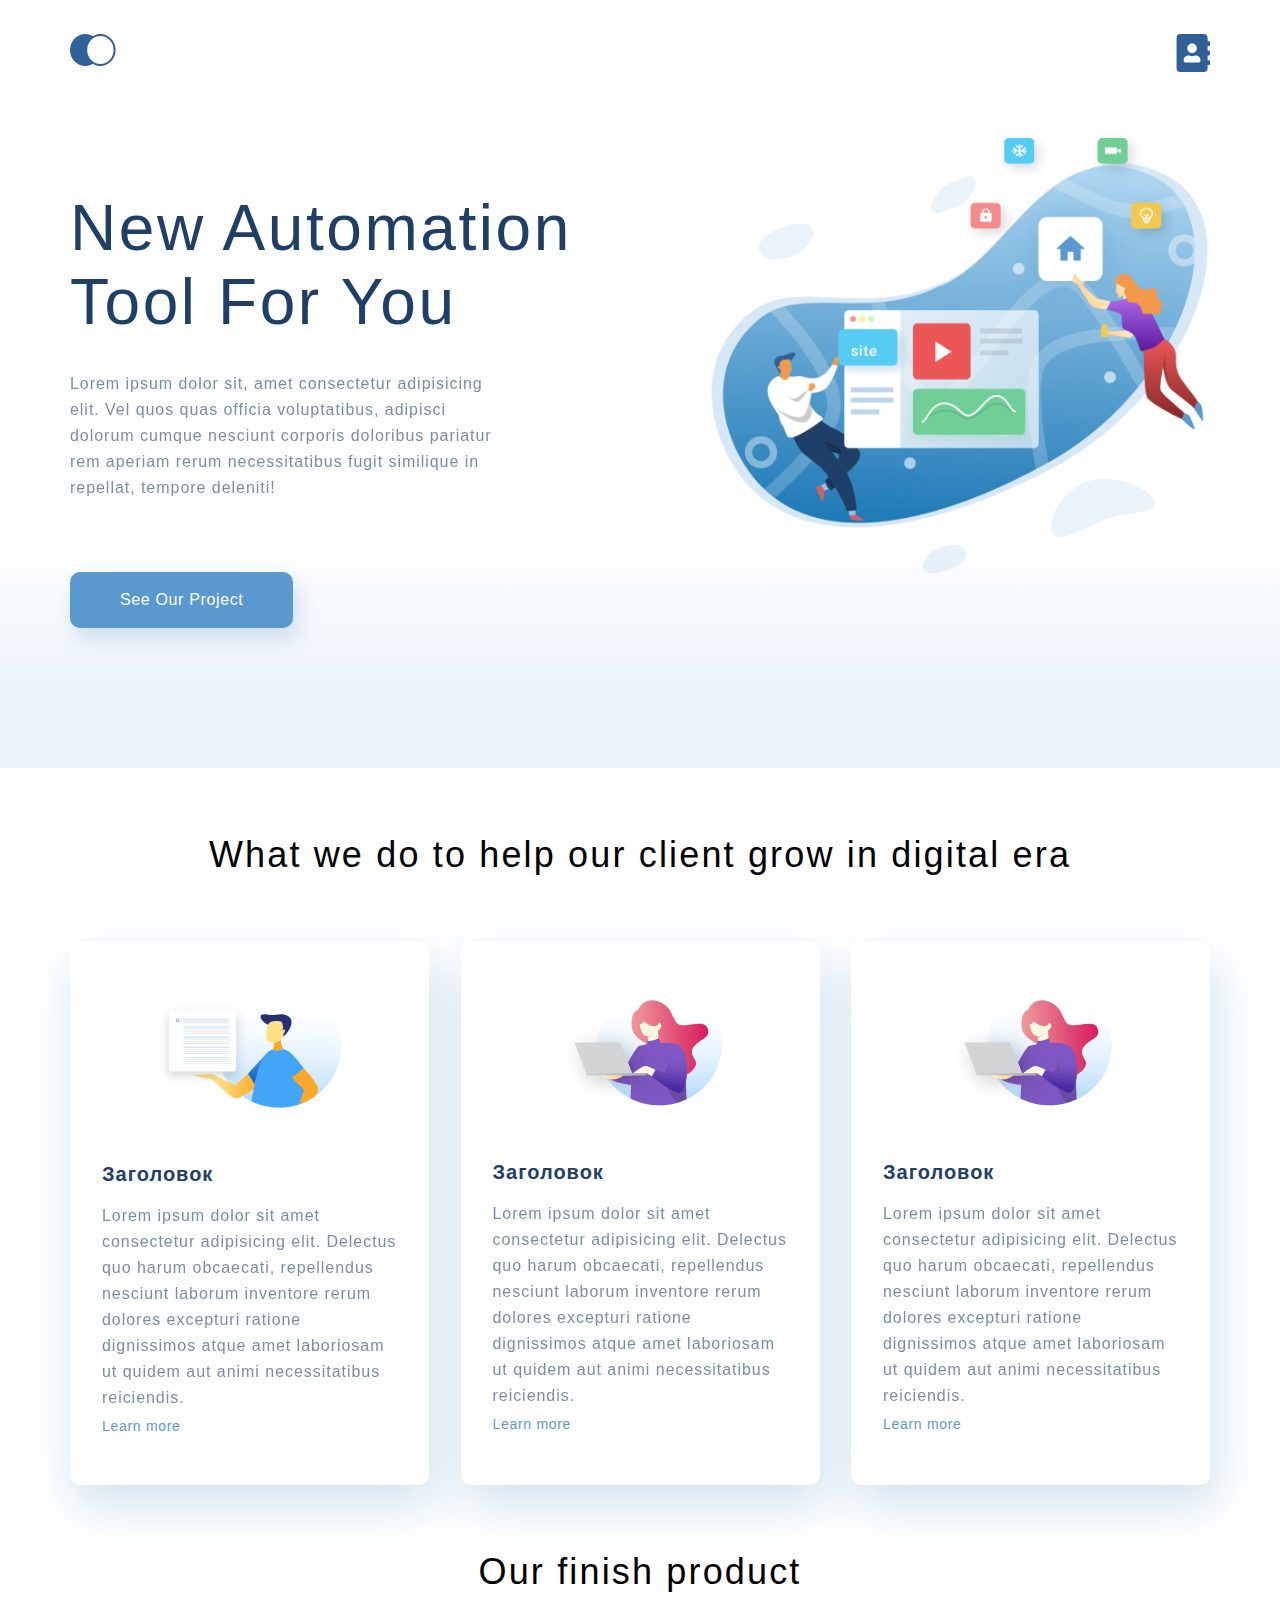
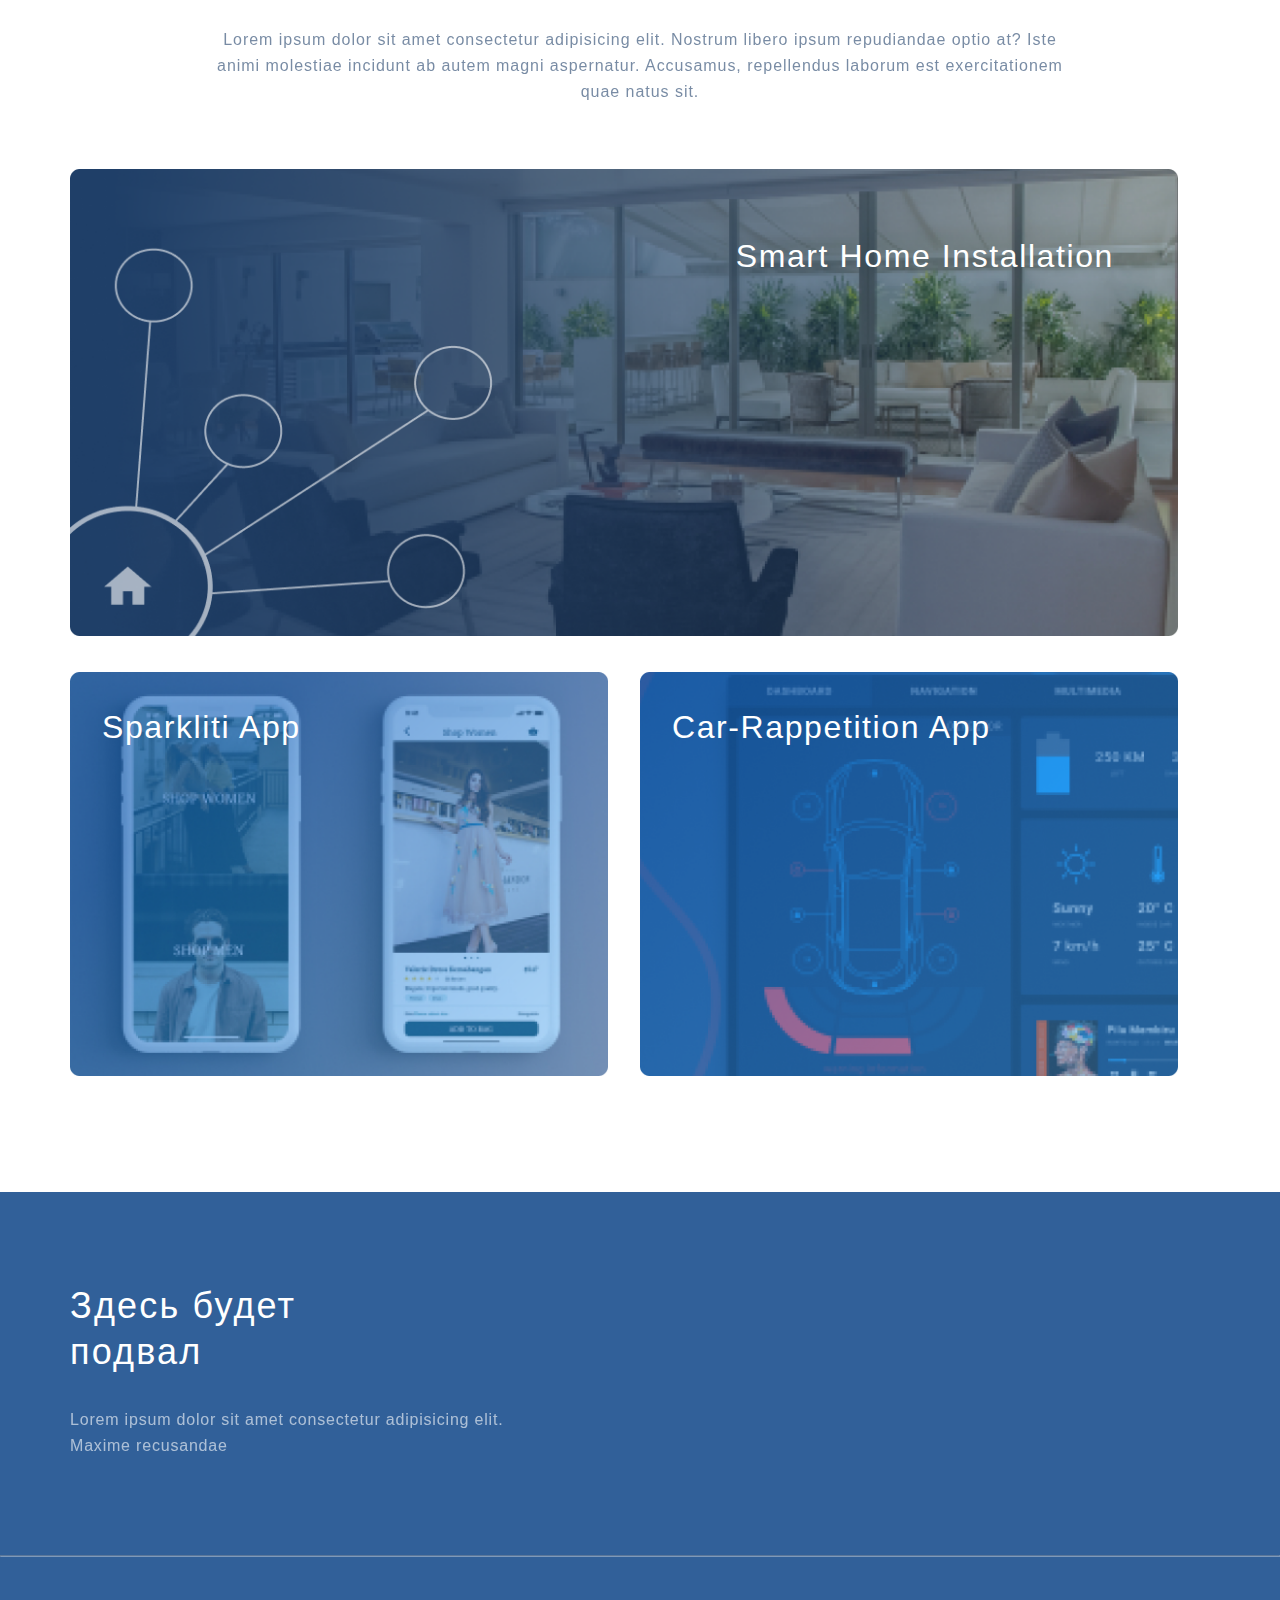
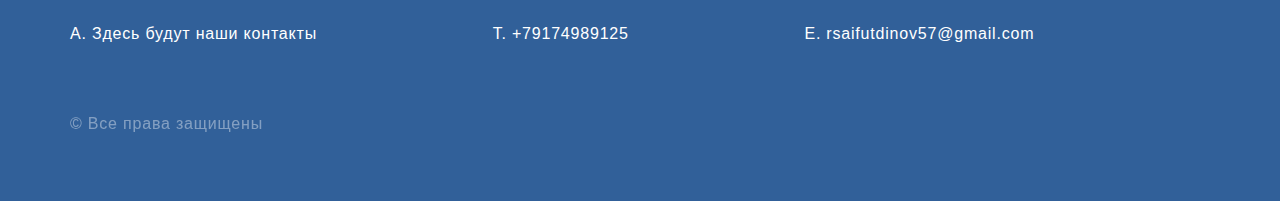
==== docs/index.html @ 8909501d "create host" ====
<!DOCTYPE html>
<html lang="en">

<head>
    <meta charset="UTF-8">
    <meta name="viewport" content="width=device-width, initial-scale=1.0">
    <meta http-equiv="X-UA-Compatible" content="ie=edge">
    <link rel="stylesheet" href="style.css">
    <title>Document</title>
</head>

<body>

    <div class="top-content">
        <div class="container content-box">
            <div class="top-center-content">
                <ul class="header">
                    <li><a href="/index.html"><img src="/картинки/[SW.BAND] 9.svg"> </a>
                    </li>
                    <li><a href="#"><img src="/картинки/[SW.BAND] 7.svg"></a></li>
                </ul>
                <div class="top-info">
                    <h1 class="top-heading">New Automation Tool For You</h1>
                    <p class="text">
                        Lorem ipsum dolor sit, amet consectetur adipisicing elit.
                        Vel quos quas officia voluptatibus, adipisci dolorum cumque
                        nesciunt corporis doloribus pariatur rem aperiam rerum necessitatibus fugit
                        similique in repellat, tempore deleniti!
                    </p>
                    <a href="#" class="top-button">See Our Project</a>
                </div>
            </div>
        </div>
    </div>
    <div class="what-we-do container">
        <h3 class="heading">What we do to help our client grow in digital era</h3>
        <div class="cards">
            <div class="card">
                <img src="/картинки/[SW.BAND] 3.svg" alt="card 1" class="card-image">
                <h4 class="heading-mini">Заголовок</h4>
                <p class="text">Lorem ipsum dolor sit amet consectetur adipisicing elit. Delectus quo harum obcaecati,
                    repellendus
                    nesciunt laborum inventore rerum dolores excepturi ratione dignissimos atque amet laboriosam ut
                    quidem aut animi necessitatibus reiciendis.</p>
                <a href="#" class="card-link">Learn more</a>
            </div>
            <div class="card">
                <img src="/картинки/[SW.BAND] 6.svg" alt="card 3" class="card-image">
                <h4 class="heading-mini">Заголовок</h4>
                <p class="text">Lorem ipsum dolor sit amet consectetur adipisicing elit. Delectus quo harum obcaecati,
                    repellendus
                    nesciunt laborum inventore rerum dolores excepturi ratione dignissimos atque amet laboriosam ut
                    quidem aut animi necessitatibus reiciendis.</p>
                <a href="#" class="card-link">Learn more</a>
            </div>
            <div class="card">
                <img src="/картинки/[SW.BAND] 6.svg" alt="card 3" class="card-image">
                <h4 class="heading-mini">Заголовок</h4>
                <p class="text">Lorem ipsum dolor sit amet consectetur adipisicing elit. Delectus quo harum obcaecati,
                    repellendus
                    nesciunt laborum inventore rerum dolores excepturi ratione dignissimos atque amet laboriosam ut
                    quidem aut animi necessitatibus reiciendis.</p>
                <a href="#" class="card-link">Learn more</a>
            </div>
        </div>
    </div>
    <div class="finish-project container">
        <h3 class="heading">Our finish product</h3>
        <p class="text text-project"> Lorem ipsum dolor sit amet consectetur adipisicing elit.
            Nostrum libero ipsum repudiandae optio at?
            Iste animi molestiae incidunt ab autem magni aspernatur.
            Accusamus, repellendus laborum est exercitationem quae natus sit.
        </p>
        <div class="project-item">
            <img src="/картинки/[SW.BAND] 12.png" class="project-img" alt="project-1">
            <p class=" project-text">Smart Home Installation</p>
        </div>
        <div class="project-parent">
            <div class="project-item">
                <img src="/картинки/[SW.BAND] 13.png" class="project-img" alt="project-2">
                <p class=" project-text pjtmini">Sparkliti App</p>
            </div>
            <div class="project-item">
                <img src="/картинки/[SW.BAND] 14.png" class="project-img" alt="project-3">
                <p class=" project-text pjtmini">Car-Rappetition App</p>
            </div>
        </div>
    </div>
    <div class="footer">
        <div class="container">
            <div class="footer-top">
                <div class="footer-top-content">
                    <h3 class="heading">Здесь будет подвал</h3>
                    <p class="text ">Lorem ipsum dolor sit amet consectetur adipisicing elit. Maxime recusandae</p>
                </div>
            </div>
        </div>
        <hr>
        <div class="container">
            <div class="footer-bottom">
                <ul class="footer-contacts">
                    <li>А.&nbspЗдесь будут наши контакты</li>
                    <li>Т.&nbsp+79174989125</li>
                    <li>Е.&nbsprsaifutdinov57@gmail.com</li>
                </ul>
                <div class="footer-copy">
                    <p class="text ">&copy Все права защищены</p>
                </div>
            </div>
        </div>

    </div>
    </div>

</body>

</html>
---- docs/style.css ----
*{
    font-family: sans-serif;
    margin: 0;
    padding: 0;
}
.container{
    max-width: 1140px;
    margin: 0 auto;
}
.content-box{
    display:flex;
    flex-direction: column;
    height: 100%;
}
.header{
    padding-top:34px;
    list-style-type: none;
    display:flex;
    justify-content: space-between;
}
.top-content{
    min-height: 768px;
    background: linear-gradient(0deg,#EBF3FB 8.84% , rgba(152,195,232,0) 31.12%)
}
.top-info{
    padding-top: 115px;
    flex-grow: 1;
    background-image: url(/картинки/[SW.BAND]\ 16.png);
    background-repeat: no-repeat;
    background-position: right center;
    background-size: 44%;
}
.top-center-content .text{
    width: 425px;
}
.top-button{
    font-style: 16px;
    line-height: 26px;
    text-align: center;
    letter-spacing: 0.04em;
    color:#FFFFFF;
    background: #5A98D0;
    box-shadow: 5px 10px 20px rgba(53,110,173,0.2);
    border-radius: 10px;
    text-decoration: none;
    padding: 15px 50px;
    display:inline-block;
    margin-top: 71px;
}
.what-we-do{
    padding-top: 64px;
}
.card{
    width: 359px;
    padding: 44px 32px;
    box-sizing: border-box;
    box-shadow: 5px 20px 50px rgba(16,112,177,0.2);
    border-radius: 10px;
    background-color: #fff;
    display: flex;
    flex-direction: column;
}
.cards{
    display:flex;
    justify-content: space-between;
    padding-top: 64px;
    padding-bottom: 64px;
}
.card-image{
    align-self: center;
    margin-bottom: 51px;
}
.card-link{
    font-size: 14px;
    line-height: 30px;
    letter-spacing: 0.05em;
    color:#5A98D0;
    text-decoration: none;
}
.text-project{
    width: 75%;
    margin: 32px  auto 64px;
    color:#222222;
    opacity:1;
    text-align: center;
    
}
.project-item{
    position: relative;
    flex-grow: 1;
    margin-right: 32px;
}
.project-parent{
    display:flex;
    justify-content: space-between;
    margin-top: 32px;

}
.project-img{
    width: 100%;
}
.project-text{
    font-size: 32px;
    line-height: 46px;
    text-align: center;
    letter-spacing: 0.05em;
    color:#fff;
    position: absolute;
    top:64px;
    right:64px;
}
.pjtmini{
    right:auto;
    left:32px;
    top:32px;
    text-align: left;
}
.footer{
    padding-top: 91px;
    padding-bottom: 64px;
    margin-top: 112px;
    background-color: #316099;
}
.footer .text{
    color:#fff;
    font-style: 16px;
    line-height: 26px;
    letter-spacing: 0.05em;
    opacity:0.6;
}
.footer-top{
    padding-bottom: 96px;
}
.footer-top-content{
    width: 495px;
}
.footer-top-content h3{
    width: 340px;
    text-align: left;
    color:#fff;
    margin-bottom: 32px;
}
.footer-contacts{
    display:flex;
    justify-content: space-between;
    margin-top: 64px;
}
.footer-contacts li{
    flex-grow: 1;
    color:#fff;
    list-style-type: none;
    margin-right: 32px;
    letter-spacing: 0.05em;
    line-height: 26px;
    font-style: 16px;
}
.footer-copy .text{
    font-size: 16px;
    line-height: 26px;
    letter-spacing: 0.05em;
    opacity: 0.4;
}
.footer-copy{
    margin-top: 64px;
}
.forms-and-contacts{
    display:flex;
}
.text{
    font-size: 16px;
    line-height: 26px;
    color: #1F3F68;
    letter-spacing: 0.06em;
    opacity: 0.6;
}
h1{
    font-size: 64px;
    color: #1F3F68;
    width: 510px;
    font-weight: 300;
    line-height: 74px;
    letter-spacing: 0.04em;
    margin-bottom: 32px;
}
.contacts{
    font-weight: 500;
    font-size: 44px;
    text-align: center;
}
h3{
    font-size: 36px;
    text-align: center;
    font-weight: 300;
    line-height: 46px;
    letter-spacing: 0.06em;
}
h4{
    margin-bottom: 14px;
    font-size: 20px;
    line-height: 30px;
    color: #1F3F68;
    letter-spacing: 0.05em;
}
input,textarea{
    border: 1px solid #356EAD;
    box-sizing: border-box;
    border-radius: 10px;
    opacity: 0.4;
}
button{
    background: #5A98D0;
    box-shadow: 5px 20px 50px rgba(16, 112, 177, 0.2);
    border-radius: 10px;
    font-weight: 500;
    font-size: 16px;
    line-height: 26px;
    text-align: center;
    color: #FFFFFF;
    text-transform: uppercase;
}
hr{
    opacity: 0.4;
}
@media(max-width:1024px){
    .container{
        padding-left: 32px;
        padding-right: 32px;

    }
    .cards{
        display: flex;
        flex-direction: column;
        align-items: center;
        
    }
    .card{
        margin-bottom: 32px;
    }
    .top-info{
        background-position: right bottom;
    }
    .footer-contacts{
        flex-direction: column;
    }
    .footer-contacts li{
        margin-bottom: 24px;
    }
}
@media(max-width:667px){
    h1{
        font-size: 32px;
        line-height: 37px;
        width: 100%;
        margin-bottom: 12px;
        text-align: center;
    }
    .top-content{
        min-height: 376px;
        padding-bottom: 41px;
        box-sizing: border-box;
    }
    .top-info .text{
        width:100%;
        text-align: center;
    }
    .header{
        padding-top: 24px;
    }
    .top-info{
        padding-top: 36px;
        display: flex;
        flex-direction: column;
        align-items: center;
        background-image: none;
    }
    .top-button{
        font-size: 12px;
        line-height: 26px;
        padding: 0 8px;
    }
     h3{
        font-size: 24px;
        line-height: 28px;
    }
    .cards{
        padding-top: 32px;

    }
    .card{
        width:100%;
    }
    .text-project{
        width:100%;
    }
    .project-text{
        font-size: 16px;
        line-height: 19px;
        top:16px;
        right:16px;
    }
    .pjtmini{
        left:16px;
    }
    .project-parent{
        flex-direction: column;
    }
    .project-item{
        margin-bottom: 16px;
        margin-right: 0;
    }
    .footer{
        padding-top: 18px;
        padding-bottom: 32px;
    }
    .footer-top{
        flex-direction: column;
        padding-bottom: 41px;
    }
    .footer-top-content {
        width: 100%;
    }
    .footer-top-content .text{
        text-align: center;
        margin-bottom: 40px;
    }
    .footer-top-content h3{
        text-align: center;
        width: 75%;
        margin: 0 auto 32px;
    }
    .footer li{
        margin-bottom: 18px;
    }
    .footer-contacts{
        margin-top: 32px;
    }
    .footer-copy{
        margin-top: 32px;
    }
}
.contacts{
    font-weight: 500;
    font-size: 44px;
    line-height: 74px;
    text-align: center;
    letter-spacing: 0.04em;
    color:#FFFFFF;
    padding-top: 26px;
}
.top-baner{
    background-image: url(/картинки/[SW.BAND]\ 2.svg);
    background-repeat: no-repeat;
    background-position: center;
    margin-top:25px;
}
.top-baner .text{
    font-size: 20px;
    line-height: 30px;
    text-align: center;
    letter-spacing: 0.04em;
    padding-top: 15px;
    padding-bottom: 40px;
    color:rgba(255, 255, 255, 0.87);
}
.main-contacts-content-left{
    width: 381px;
    margin-top:100px;
    padding-right: 86px;
}
.forms{
    width: 540px;
    box-shadow: 5px 10px 50px rgba(16,122,177,0.2);
    background-repeat: 10px;
    margin-top:50px;
}
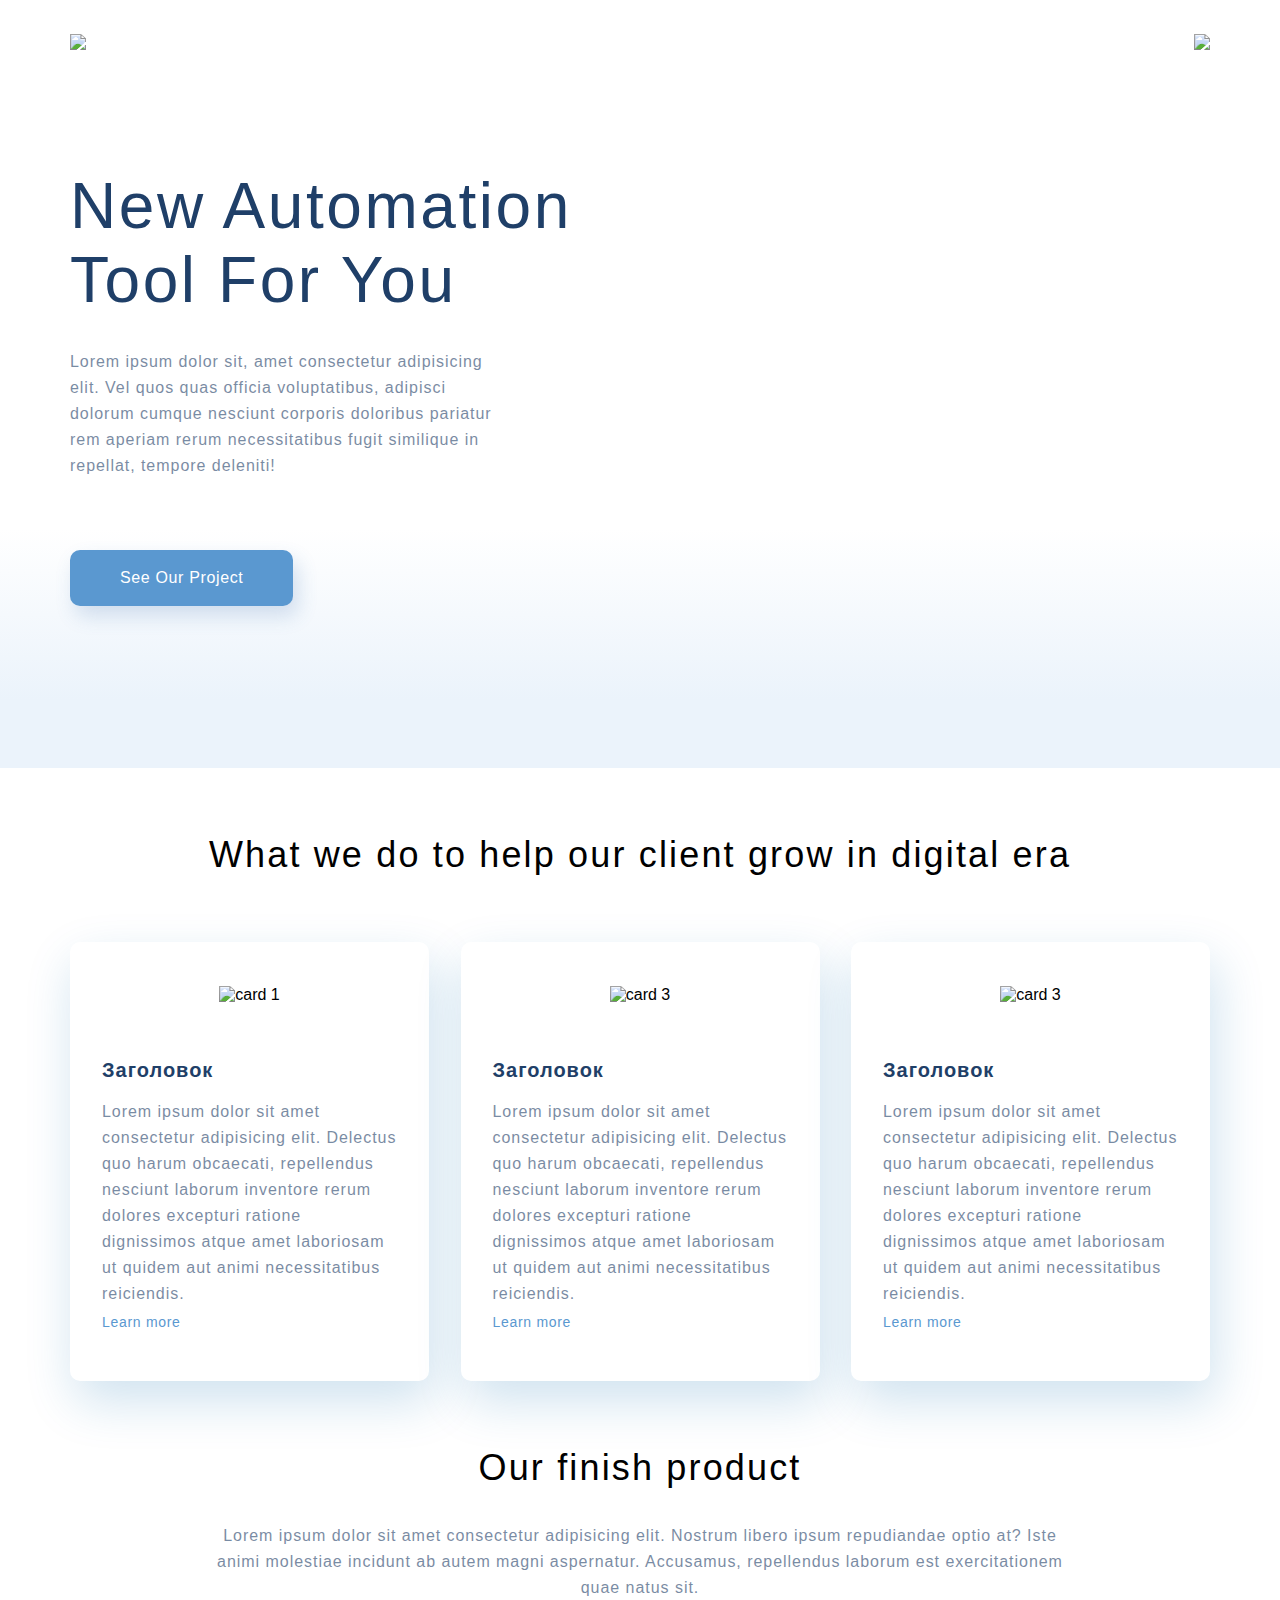
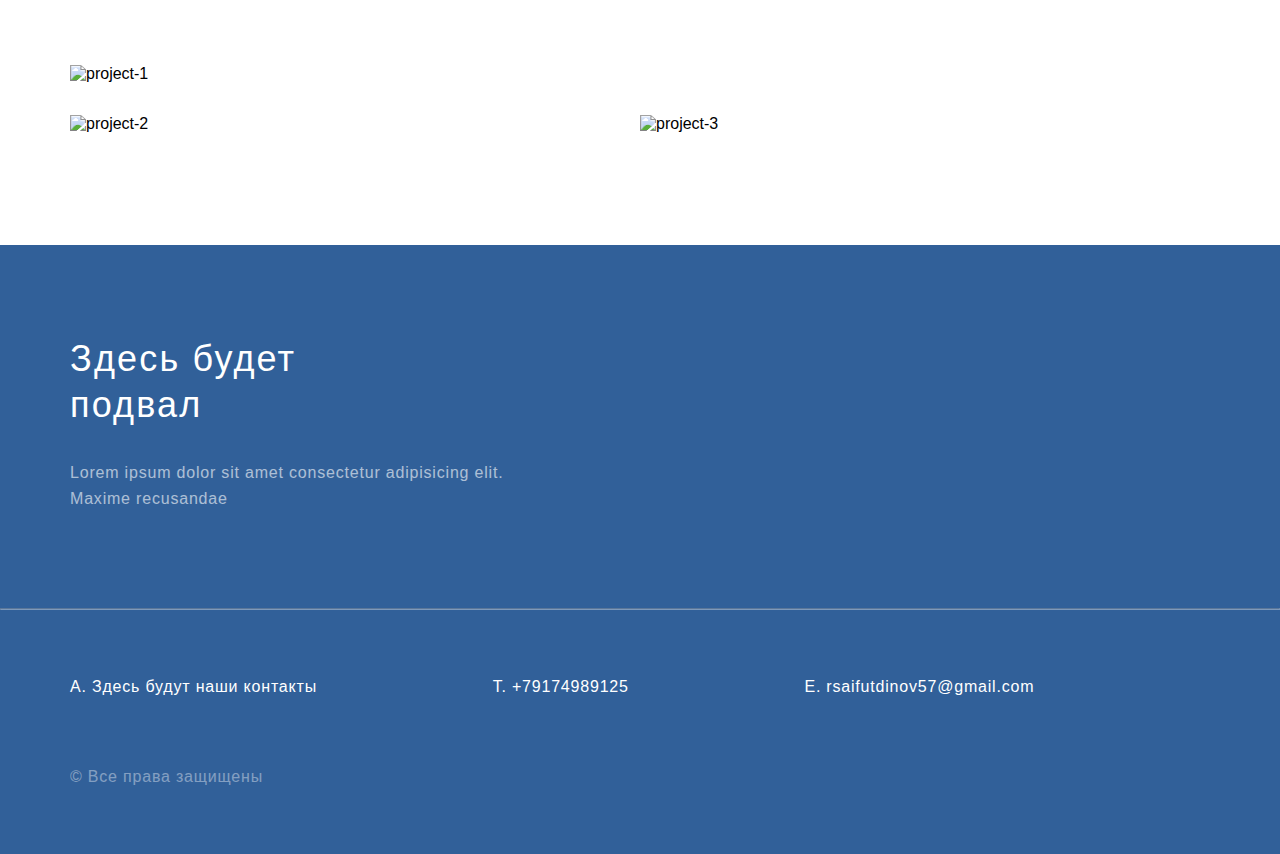
==== commit db716951: "create host 3" ====
--- a/docs/index.html
+++ b/docs/index.html
@@ -15,9 +15,9 @@
         <div class="container content-box">
             <div class="top-center-content">
                 <ul class="header">
-                    <li><a href="/index.html"><img src="/картинки/[SW.BAND] 9.svg"> </a>
+                    <li><a href="/index.html"><img src="/картинки/9.svg"> </a>
                     </li>
-                    <li><a href="#"><img src="/картинки/[SW.BAND] 7.svg"></a></li>
+                    <li><a href="#"><img src="/картинки/7.svg"></a></li>
                 </ul>
                 <div class="top-info">
                     <h1 class="top-heading">New Automation Tool For You</h1>
@@ -36,7 +36,7 @@
         <h3 class="heading">What we do to help our client grow in digital era</h3>
         <div class="cards">
             <div class="card">
-                <img src="/картинки/[SW.BAND] 3.svg" alt="card 1" class="card-image">
+                <img src="/картинки/3.svg" alt="card 1" class="card-image">
                 <h4 class="heading-mini">Заголовок</h4>
                 <p class="text">Lorem ipsum dolor sit amet consectetur adipisicing elit. Delectus quo harum obcaecati,
                     repellendus
@@ -45,7 +45,7 @@
                 <a href="#" class="card-link">Learn more</a>
             </div>
             <div class="card">
-                <img src="/картинки/[SW.BAND] 6.svg" alt="card 3" class="card-image">
+                <img src="/картинки/6.svg" alt="card 3" class="card-image">
                 <h4 class="heading-mini">Заголовок</h4>
                 <p class="text">Lorem ipsum dolor sit amet consectetur adipisicing elit. Delectus quo harum obcaecati,
                     repellendus
@@ -54,7 +54,7 @@
                 <a href="#" class="card-link">Learn more</a>
             </div>
             <div class="card">
-                <img src="/картинки/[SW.BAND] 6.svg" alt="card 3" class="card-image">
+                <img src="/картинки/6.svg" alt="card 3" class="card-image">
                 <h4 class="heading-mini">Заголовок</h4>
                 <p class="text">Lorem ipsum dolor sit amet consectetur adipisicing elit. Delectus quo harum obcaecati,
                     repellendus
@@ -72,16 +72,16 @@
             Accusamus, repellendus laborum est exercitationem quae natus sit.
         </p>
         <div class="project-item">
-            <img src="/картинки/[SW.BAND] 12.png" class="project-img" alt="project-1">
+            <img src="/картинки/12.png" class="project-img" alt="project-1">
             <p class=" project-text">Smart Home Installation</p>
         </div>
         <div class="project-parent">
             <div class="project-item">
-                <img src="/картинки/[SW.BAND] 13.png" class="project-img" alt="project-2">
+                <img src="/картинки/13.png" class="project-img" alt="project-2">
                 <p class=" project-text pjtmini">Sparkliti App</p>
             </div>
             <div class="project-item">
-                <img src="/картинки/[SW.BAND] 14.png" class="project-img" alt="project-3">
+                <img src="/картинки/14.png" class="project-img" alt="project-3">
                 <p class=" project-text pjtmini">Car-Rappetition App</p>
             </div>
         </div>
--- a/docs/style.css
+++ b/docs/style.css
@@ -25,7 +25,7 @@
 .top-info{
     padding-top: 115px;
     flex-grow: 1;
-    background-image: url(/картинки/[SW.BAND]\ 16.png);
+    background-image: url(/картинки/16.png);
     background-repeat: no-repeat;
     background-position: right center;
     background-size: 44%;
@@ -348,7 +348,7 @@
     padding-top: 26px;
 }
 .top-baner{
-    background-image: url(/картинки/[SW.BAND]\ 2.svg);
+    background-image: url(картинки/2.svg);
     background-repeat: no-repeat;
     background-position: center;
     margin-top:25px;
